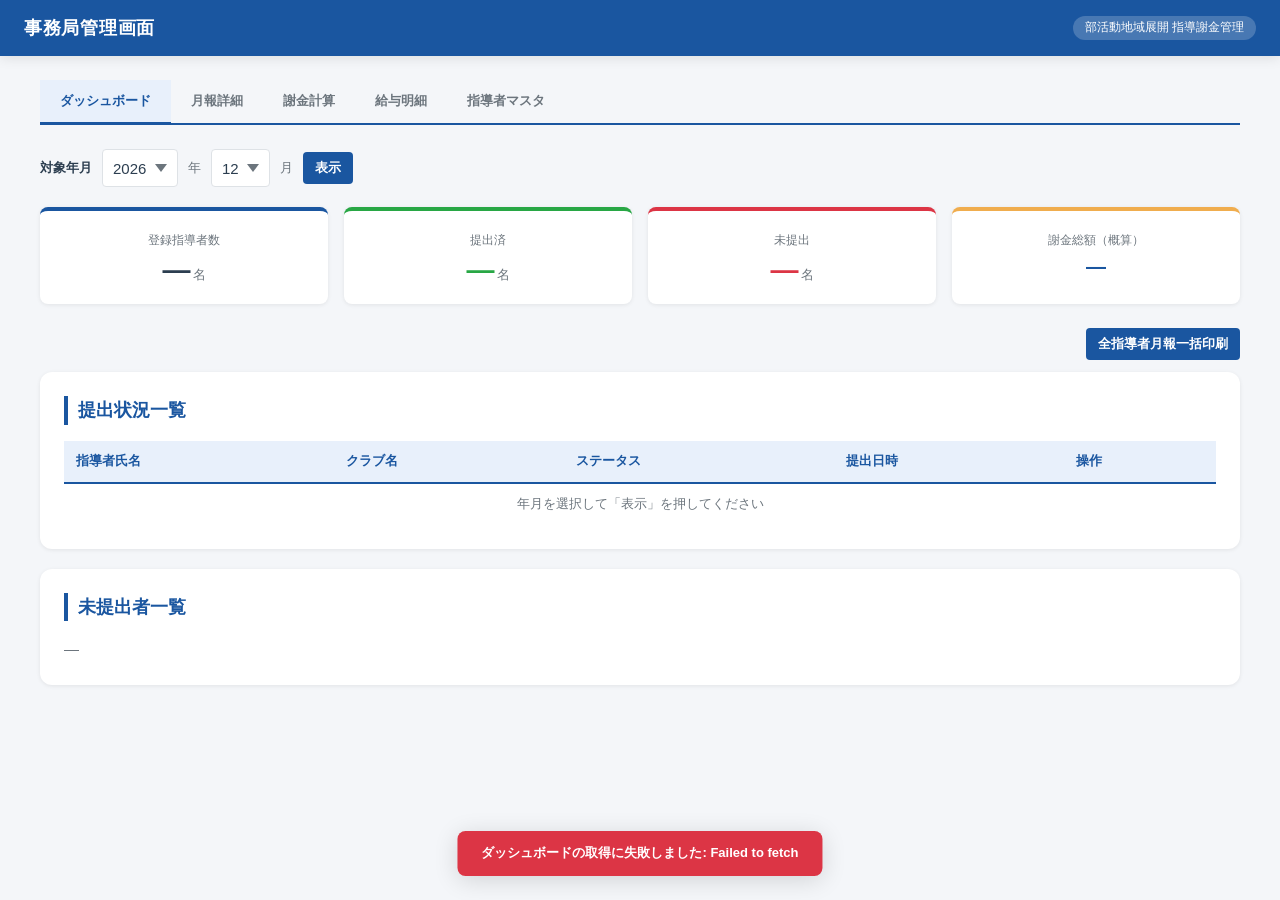
==== admin.html @ 87cbf0c6 "区分別謝金集計シート出力機能を追加 各指導者×各区分（平日/休日/長期休暇/大会引率）の謝金額・源泉徴収額・ 差引支給額を専用シートに出力。月報データから区分×時給区分で再集計し、 源泉徴収は区分ごと" ====
<!DOCTYPE html>
<html lang="ja">
<head>
  <meta charset="UTF-8">
  <meta name="viewport" content="width=device-width, initial-scale=1.0">
  <title>事務局管理画面 | 指導謝金管理システム</title>
  <link rel="manifest" href="manifest.json">
  <meta name="theme-color" content="#1F4E79">
  <meta name="apple-mobile-web-app-capable" content="yes">
  <meta name="apple-mobile-web-app-title" content="指導月報">
  <link rel="apple-touch-icon" href="icons/icon-192.svg">
  <link rel="stylesheet" href="css/common.css">
  <link rel="stylesheet" href="css/admin.css">
</head>
<body>

<header class="header">
  <div class="header-inner">
    <h1 class="header-title">事務局管理画面</h1>
    <span class="header-badge">部活動地域展開 指導謝金管理</span>
  </div>
</header>

<main class="main">
<div class="container">

  <!-- タブナビ -->
  <nav class="tab-nav" role="tablist">
    <button class="tab-btn active" role="tab" aria-selected="true"  data-tab="dashboard">ダッシュボード</button>
    <button class="tab-btn"        role="tab" aria-selected="false" data-tab="detail">月報詳細</button>
    <button class="tab-btn"        role="tab" aria-selected="false" data-tab="fee">謝金計算</button>
    <button class="tab-btn"        role="tab" aria-selected="false" data-tab="slip">給与明細</button>
    <button class="tab-btn"        role="tab" aria-selected="false" data-tab="master">指導者マスタ</button>
  </nav>

  <!-- ========== ダッシュボード ========== -->
  <div id="tab-dashboard" class="tab-panel active" role="tabpanel">
    <div class="ym-selector">
      <label>対象年月</label>
      <select id="db-year"></select><span>年</span>
      <select id="db-month"></select><span>月</span>
      <button type="button" id="db-load-btn" class="btn btn-primary btn-sm">表示</button>
    </div>

    <div class="summary-grid">
      <div class="summary-card total">
        <div class="summary-label">登録指導者数</div>
        <div class="summary-value" id="db-total">—<small>名</small></div>
      </div>
      <div class="summary-card submitted">
        <div class="summary-label">提出済</div>
        <div class="summary-value" id="db-submitted">—<small>名</small></div>
      </div>
      <div class="summary-card unsubmitted">
        <div class="summary-label">未提出</div>
        <div class="summary-value" id="db-unsubmitted">—<small>名</small></div>
      </div>
      <div class="summary-card fee-total">
        <div class="summary-label">謝金総額（概算）</div>
        <div class="summary-value" id="db-fee-total">—</div>
      </div>
    </div>

    <div class="bulk-print-bar">
      <button type="button" id="db-bulk-report-print-btn" class="btn btn-primary btn-sm">全指導者月報一括印刷</button>
    </div>

    <section class="card">
      <h2 class="section-title">提出状況一覧</h2>
      <div class="table-wrapper">
        <table class="data-table" id="db-status-table">
          <thead>
            <tr>
              <th>指導者氏名</th>
              <th>クラブ名</th>
              <th>ステータス</th>
              <th>提出日時</th>
              <th>操作</th>
            </tr>
          </thead>
          <tbody id="db-status-tbody">
            <tr><td colspan="5" class="text-center text-muted">年月を選択して「表示」を押してください</td></tr>
          </tbody>
        </table>
      </div>
    </section>

    <section class="card">
      <h2 class="section-title">未提出者一覧</h2>
      <div id="db-unsubmitted-list" class="text-muted">—</div>
    </section>
  </div>

  <!-- ========== 月報詳細 ========== -->
  <div id="tab-detail" class="tab-panel" role="tabpanel">
    <div class="detail-header">
      <div class="form-group">
        <label for="detail-instructor">指導者</label>
        <select id="detail-instructor">
          <option value="">選択してください</option>
        </select>
      </div>
      <div class="form-group">
        <label>対象年月</label>
        <div class="date-select-group">
          <select id="detail-year"></select><span>年</span>
          <select id="detail-month"></select><span>月</span>
        </div>
      </div>
      <button type="button" id="detail-load-btn" class="btn btn-primary btn-sm">表示</button>
    </div>

    <div id="detail-content" class="hidden">
      <section class="card">
        <h2 class="section-title">月報内容</h2>
        <div id="detail-meta" class="detail-meta"></div>
        <div class="table-wrapper">
          <table class="data-table" id="detail-table">
            <thead>
              <tr>
                <th>日付</th><th>内容</th><th>時給区分</th>
                <th>開始</th><th>終了</th><th>指導時間</th><th>計算時間</th>
                <th>交通手段</th><th>場所</th><th>旅費</th><th>備考</th>
              </tr>
            </thead>
            <tbody id="detail-tbody"></tbody>
          </table>
        </div>
      </section>

      <section class="card">
        <h2 class="section-title">謝金計算結果</h2>
        <div id="detail-fee-result"></div>

        <div class="fee-edit-form mt-16" id="fee-edit-area">
          <div class="form-group">
            <label>謝金総額（修正）</label>
            <input type="number" id="edit-fee" min="0" placeholder="修正値">
          </div>
          <div class="form-group">
            <label>源泉徴収額（修正）</label>
            <input type="number" id="edit-withholding" min="0" placeholder="修正値">
          </div>
          <div class="form-group">
            <label>差引支払額（自動計算）</label>
            <input type="number" id="edit-net" min="0" placeholder="自動計算" readonly>
          </div>
          <button type="button" id="save-fee-edit-btn" class="btn btn-warning btn-sm">修正を保存</button>
        </div>
      </section>

      <div class="action-buttons">
        <button type="button" id="report-edit-btn" class="btn btn-warning">月報を修正する</button>
      </div>
    </div>

    <div id="detail-empty" class="card text-center text-muted">
      指導者と年月を選択して「表示」を押してください
    </div>
  </div>

  <!-- ========== 謝金計算・支払明細 ========== -->
  <div id="tab-fee" class="tab-panel" role="tabpanel">
    <div class="ym-selector">
      <label>対象年月</label>
      <select id="fee-year"></select><span>年</span>
      <select id="fee-month"></select><span>月</span>
      <button type="button" id="fee-load-btn" class="btn btn-primary btn-sm">計算・表示</button>
      <button type="button" id="fee-force-calc-btn" class="btn btn-warning btn-sm">強制再計算</button>
      <button type="button" id="fee-export-btn" class="btn btn-secondary btn-sm">Sheetsへエクスポート</button>
      <button type="button" id="fee-transfer-btn" class="btn btn-secondary btn-sm">口座振替シート出力</button>
      <button type="button" id="fee-club-summary-btn" class="btn btn-secondary btn-sm">クラブ別集計シート出力</button>
      <button type="button" id="fee-category-summary-btn" class="btn btn-secondary btn-sm">区分別集計シート出力</button>
    </div>

    <section class="card">
      <h2 class="section-title">謝金計算結果一覧</h2>
      <div class="fee-table-wrapper">
        <table class="data-table" id="fee-table">
          <thead>
            <tr>
              <th>指導者氏名</th>
              <th>クラブ名</th>
              <th>平日(h)</th>
              <th>休日(h)</th>
              <th>長期(h)</th>
              <th>大会(h)</th>
              <th>謝金総額</th>
              <th>源泉徴収</th>
              <th>差引支払額</th>
              <th>旅費</th>
              <th>修正</th>
            </tr>
          </thead>
          <tbody id="fee-tbody">
            <tr><td colspan="11" class="text-center text-muted">年月を選択して「計算・表示」を押してください</td></tr>
          </tbody>
        </table>
      </div>

      <div class="fee-total-bar" id="fee-total-bar" style="display:none;">
        <div>
          <div class="label">差引支払額 合計</div>
          <div class="value" id="fee-total-net">¥0</div>
        </div>
        <div>
          <div class="label">謝金総額</div>
          <div class="value" id="fee-total-gross">¥0</div>
        </div>
        <div>
          <div class="label">源泉徴収額 合計</div>
          <div class="value" id="fee-total-tax">¥0</div>
        </div>
      </div>
    </section>
  </div>

  <!-- ========== 給与明細出力 ========== -->
  <div id="tab-slip" class="tab-panel" role="tabpanel">
    <div class="slip-container">
      <div class="ym-selector">
        <div class="form-group">
          <label for="slip-instructor">指導者</label>
          <select id="slip-instructor">
            <option value="">選択してください</option>
          </select>
        </div>
        <div class="form-group">
          <label>対象年月</label>
          <div class="date-select-group">
            <select id="slip-year"></select><span>年</span>
            <select id="slip-month"></select><span>月</span>
          </div>
        </div>
        <button type="button" id="slip-preview-btn" class="btn btn-primary btn-sm">プレビュー</button>
        <button type="button" id="slip-print-btn" class="btn btn-secondary btn-sm hidden">印刷・PDF</button>
        <button type="button" id="slip-bulk-print-btn" class="btn btn-primary btn-sm">全指導者一括印刷</button>
        <button type="button" id="slip-email-btn" class="btn btn-success btn-sm">給与明細を一括メール送信</button>
      </div>

      <div id="slip-preview" class="hidden">
        <div class="slip-preview" id="slip-content">
          <!-- JS で生成 -->
        </div>
      </div>
    </div>
  </div>

  <!-- ========== 指導者マスタ管理 ========== -->
  <div id="tab-master" class="tab-panel" role="tabpanel">
    <div class="master-toolbar">
      <div class="master-search">
        <input type="text" id="master-search" placeholder="氏名・クラブで検索">
        <button type="button" id="master-search-btn" class="btn btn-secondary btn-sm">検索</button>
      </div>
      <button type="button" id="master-add-btn" class="btn btn-primary btn-sm">＋ 指導者追加</button>
    </div>

    <section class="card">
      <div class="table-wrapper">
        <table class="data-table master-table" id="master-table">
          <thead>
            <tr>
              <th>No</th>
              <th>氏名</th>
              <th>クラブ名</th>
              <th>区分</th>
              <th>種別</th>
              <th>時給</th>
              <th>メール</th>
              <th class="col-actions">操作</th>
            </tr>
          </thead>
          <tbody id="master-tbody">
            <tr><td colspan="8" class="text-center text-muted">読み込み中...</td></tr>
          </tbody>
        </table>
      </div>
    </section>
  </div>

</div><!-- /container -->
</main>

<!-- ========== 指導者マスタ モーダル ========== -->
<div id="master-modal" class="modal-overlay hidden" role="dialog" aria-modal="true" aria-labelledby="master-modal-title">
  <div class="modal">
    <div class="modal-header">
      <h2 class="modal-title" id="master-modal-title">指導者追加</h2>
      <button type="button" class="btn-icon" id="master-modal-close" aria-label="閉じる">✕</button>
    </div>
    <div class="modal-body">
      <div class="form-grid">
        <div class="form-group">
          <label for="m-name">氏名 <span class="required">*</span></label>
          <input type="text" id="m-name" maxlength="50">
        </div>
        <div class="form-group">
          <label for="m-club">クラブ名 <span class="required">*</span></label>
          <input type="text" id="m-club" maxlength="50">
        </div>
        <div class="form-group">
          <label for="m-rate-type">区分 <span class="required">*</span></label>
          <select id="m-rate-type">
            <option value="メイン">メイン</option>
            <option value="サブ">サブ</option>
          </select>
        </div>
        <div class="form-group">
          <label for="m-type">指導者種別 <span class="required">*</span></label>
          <select id="m-type">
            <option value="一般">一般</option>
            <option value="教員">教員</option>
          </select>
        </div>
        <div class="form-group">
          <label for="m-hourly">時給（円） <span class="required">*</span></label>
          <input type="number" id="m-hourly" min="0" step="1" value="1600">
        </div>
        <div class="form-group">
          <label for="m-email">メールアドレス</label>
          <input type="email" id="m-email" maxlength="100">
        </div>
        <div class="form-group">
          <label for="m-bank">金融機関</label>
          <input type="text" id="m-bank" maxlength="30">
        </div>
        <div class="form-group">
          <label for="m-branch">支店名</label>
          <input type="text" id="m-branch" maxlength="30">
        </div>
        <div class="form-group">
          <label for="m-account-type">口座種別</label>
          <select id="m-account-type">
            <option value="普通">普通</option>
            <option value="当座">当座</option>
          </select>
        </div>
        <div class="form-group">
          <label for="m-account-number">口座番号</label>
          <input type="text" id="m-account-number" maxlength="20" inputmode="numeric">
        </div>
        <div class="form-group form-group-full">
          <label for="m-pin">PIN（4桁数字）</label>
          <div class="pin-input-wrapper">
            <input type="text" id="m-pin" maxlength="4" inputmode="numeric" pattern="[0-9]{4}" placeholder="例: 0123" autocomplete="off">
            <button type="button" class="btn-icon pin-toggle" data-target="m-pin" title="PIN表示切替" aria-label="PIN表示切替">👁</button>
          </div>
          <span class="form-hint">編集時に空白のままにすると変更しません。指導者に通知してください。</span>
        </div>
      </div>
    </div>
    <div class="modal-footer">
      <button type="button" id="master-modal-cancel" class="btn btn-secondary">キャンセル</button>
      <button type="button" id="master-modal-save"   class="btn btn-primary">保存</button>
    </div>
  </div>
</div>

<!-- 削除確認モーダル -->
<div id="confirm-delete-modal" class="modal-overlay hidden" role="dialog" aria-modal="true">
  <div class="modal">
    <div class="modal-header">
      <h2 class="modal-title">削除確認</h2>
    </div>
    <div class="modal-body">
      <p id="confirm-delete-msg"></p>
    </div>
    <div class="modal-footer">
      <button type="button" id="confirm-delete-cancel" class="btn btn-secondary">キャンセル</button>
      <button type="button" id="confirm-delete-ok"     class="btn btn-danger">削除する</button>
    </div>
  </div>
</div>

<!-- 月報修正モーダル -->
<div id="report-edit-modal" class="modal-overlay hidden" role="dialog" aria-modal="true" aria-labelledby="report-edit-modal-title">
  <div class="modal modal-wide">
    <div class="modal-header">
      <h2 class="modal-title" id="report-edit-modal-title">月報修正</h2>
      <button type="button" class="btn-icon" id="report-edit-modal-close" aria-label="閉じる">✕</button>
    </div>
    <div class="modal-body">
      <div id="report-edit-meta" class="detail-meta mb-16"></div>
      <div class="table-wrapper">
        <table class="data-table report-edit-table" id="report-edit-table">
          <thead>
            <tr>
              <th>日付</th><th>内容</th><th>時給区分</th>
              <th>開始</th><th>終了</th><th>指導時間</th>
              <th>交通手段</th><th>場所</th><th>旅費(円)</th><th>備考</th><th></th>
            </tr>
          </thead>
          <tbody id="report-edit-tbody"></tbody>
        </table>
      </div>
      <button type="button" id="report-edit-add-row-btn" class="btn btn-secondary btn-sm mt-8">＋ 行を追加</button>
    </div>
    <div class="modal-footer">
      <button type="button" id="report-edit-cancel-btn" class="btn btn-secondary">キャンセル</button>
      <button type="button" id="report-edit-save-btn" class="btn btn-warning">修正を保存する</button>
    </div>
  </div>
</div>

<div id="loading" class="loading hidden">
  <div class="loading-spinner"></div>
  <p>処理中...</p>
</div>
<div id="toast" class="toast" role="alert" aria-live="polite"></div>

<script src="js/config.js?v=5"></script>
<script src="js/admin.js?v=5"></script>
<script>
  if ('serviceWorker' in navigator) {
    navigator.serviceWorker.register('./service-worker.js')
      .catch(err => console.warn('SW登録エラー:', err));
  }
</script>
</body>
</html>
---- css/common.css ----
/* ===========================
   CSS変数・リセット
   =========================== */
:root {
  --color-primary:       #1a56a0;
  --color-primary-dark:  #144080;
  --color-primary-light: #e8f0fb;
  --color-secondary:     #6c757d;
  --color-success:       #28a745;
  --color-danger:        #dc3545;
  --color-warning:       #f0ad4e;
  --color-bg:            #f4f6f9;
  --color-card:          #ffffff;
  --color-text:          #2c3e50;
  --color-text-sub:      #6c757d;
  --color-border:        #dee2e6;
  --color-border-light:  #f0f0f0;
  --radius-sm:           4px;
  --radius:              8px;
  --radius-lg:           12px;
  --shadow-sm:           0 1px 4px rgba(0,0,0,0.08);
  --shadow:              0 2px 12px rgba(0,0,0,0.1);
  --shadow-lg:           0 4px 24px rgba(0,0,0,0.14);
  --transition:          0.18s ease;
  --font-size-xs:        12px;
  --font-size-sm:        13px;
  --font-size-base:      15px;
  --font-size-lg:        18px;
  --font-size-xl:        22px;
}

*, *::before, *::after { box-sizing: border-box; margin: 0; padding: 0; }

html { font-size: var(--font-size-base); }

body {
  font-family: 'Hiragino Kaku Gothic ProN', 'Hiragino Sans', Meiryo, sans-serif;
  background: var(--color-bg);
  color: var(--color-text);
  line-height: 1.6;
  min-height: 100vh;
}

/* ===========================
   ヘッダー
   =========================== */
.header {
  background: var(--color-primary);
  color: #fff;
  padding: 0 24px;
  height: 56px;
  display: flex;
  align-items: center;
  box-shadow: var(--shadow);
  position: sticky;
  top: 0;
  z-index: 100;
}
.header-inner {
  display: flex;
  align-items: center;
  justify-content: space-between;
  width: 100%;
  max-width: 1280px;
  margin: 0 auto;
}
.header-title {
  font-size: var(--font-size-lg);
  font-weight: 700;
  letter-spacing: 0.04em;
}
.header-badge {
  background: rgba(255,255,255,0.2);
  border-radius: 20px;
  padding: 2px 12px;
  font-size: var(--font-size-xs);
}
.header-right {
  display: flex;
  align-items: center;
  gap: 12px;
}
.btn-outline-white {
  background: transparent;
  border: 1.5px solid rgba(255,255,255,0.7);
  color: #fff;
  padding: 4px 14px;
  border-radius: var(--radius-sm);
  font-size: var(--font-size-sm);
  cursor: pointer;
  transition: background var(--transition);
}
.btn-outline-white:hover { background: rgba(255,255,255,0.15); }

/* ===========================
   PINウィジェット共通
   =========================== */
.pin-input-wrapper {
  display: flex;
  align-items: center;
  gap: 8px;
}
.pin-input-wrapper input {
  flex: 1;
}
.form-hint {
  display: block;
  font-size: var(--font-size-xs);
  color: var(--color-text-sub);
  margin-top: 4px;
}

/* ===========================
   レイアウト
   =========================== */
.main { padding: 24px 16px 48px; }

.container {
  max-width: 1200px;
  margin: 0 auto;
}

.page-title {
  font-size: var(--font-size-xl);
  font-weight: 700;
  margin-bottom: 24px;
  color: var(--color-text);
}

/* ===========================
   カード
   =========================== */
.card {
  background: var(--color-card);
  border-radius: var(--radius-lg);
  box-shadow: var(--shadow-sm);
  padding: 24px;
  margin-bottom: 20px;
}
.card-inner {
  background: var(--color-bg);
  border-radius: var(--radius);
  padding: 16px;
  margin-top: 12px;
}

.section-header {
  display: flex;
  align-items: center;
  justify-content: space-between;
  margin-bottom: 16px;
}
.section-title {
  font-size: var(--font-size-lg);
  font-weight: 700;
  color: var(--color-primary);
  border-left: 4px solid var(--color-primary);
  padding-left: 10px;
  margin-bottom: 16px;
}
.section-header .section-title { margin-bottom: 0; }

/* ===========================
   フォーム要素
   =========================== */
.form-grid {
  display: grid;
  grid-template-columns: repeat(auto-fit, minmax(220px, 1fr));
  gap: 16px;
}

.form-group {
  display: flex;
  flex-direction: column;
  gap: 6px;
}
.form-group label {
  font-size: var(--font-size-sm);
  font-weight: 600;
  color: var(--color-text);
}
.required {
  color: var(--color-danger);
  margin-left: 2px;
}

input[type="text"],
input[type="number"],
input[type="date"],
input[type="time"],
input[type="email"],
select,
textarea {
  width: 100%;
  height: 40px;
  padding: 0 10px;
  border: 1px solid var(--color-border);
  border-radius: var(--radius-sm);
  font-size: var(--font-size-base);
  font-family: inherit;
  color: var(--color-text);
  background: #fff;
  transition: border-color var(--transition), box-shadow var(--transition);
  appearance: none;
  -webkit-appearance: none;
}
input:focus, select:focus, textarea:focus {
  outline: none;
  border-color: var(--color-primary);
  box-shadow: 0 0 0 3px rgba(26,86,160,0.15);
}
input[readonly], input:disabled, select:disabled {
  background: #f8f8f8;
  color: var(--color-text-sub);
  cursor: not-allowed;
}
textarea { height: auto; padding: 8px 10px; resize: vertical; }

select {
  background-image: url("data:image/svg+xml,%3Csvg xmlns='http://www.w3.org/2000/svg' width='12' height='8' viewBox='0 0 12 8'%3E%3Cpath fill='%236c757d' d='M6 8L0 0h12z'/%3E%3C/svg%3E");
  background-repeat: no-repeat;
  background-position: right 10px center;
  padding-right: 30px;
}

.date-select-group {
  display: flex;
  align-items: center;
  gap: 6px;
}
.date-select-group select { width: auto; }
.date-select-group span { font-size: var(--font-size-sm); color: var(--color-text-sub); white-space: nowrap; }

/* ===========================
   ボタン
   =========================== */
.btn {
  display: inline-flex;
  align-items: center;
  justify-content: center;
  gap: 6px;
  min-height: 44px;
  padding: 0 20px;
  border: none;
  border-radius: var(--radius);
  font-size: var(--font-size-base);
  font-family: inherit;
  font-weight: 600;
  cursor: pointer;
  transition: background var(--transition), transform var(--transition), box-shadow var(--transition);
  white-space: nowrap;
  text-decoration: none;
}
.btn:active { transform: scale(0.98); }

.btn-primary {
  background: var(--color-primary);
  color: #fff;
}
.btn-primary:hover { background: var(--color-primary-dark); box-shadow: var(--shadow-sm); }

.btn-secondary {
  background: #fff;
  color: var(--color-primary);
  border: 1.5px solid var(--color-primary);
}
.btn-secondary:hover { background: var(--color-primary-light); }

.btn-danger {
  background: #fff;
  color: var(--color-danger);
  border: 1.5px solid var(--color-danger);
}
.btn-danger:hover { background: #fff5f5; }

.btn-success {
  background: var(--color-success);
  color: #fff;
}
.btn-success:hover { background: #218838; }

.btn-warning {
  background: var(--color-warning);
  color: #fff;
}
.btn-warning:hover { background: #e09800; }

.btn-sm {
  min-height: 32px;
  height: 32px;
  padding: 0 12px;
  font-size: var(--font-size-sm);
  border-radius: var(--radius-sm);
}

.btn-icon {
  min-height: 36px;
  min-width: 36px;
  padding: 0 8px;
  background: none;
  border: none;
  color: var(--color-text-sub);
  cursor: pointer;
  border-radius: var(--radius-sm);
  font-size: 16px;
  display: inline-flex;
  align-items: center;
  justify-content: center;
  transition: color var(--transition), background var(--transition);
}
.btn-icon:hover { color: var(--color-danger); background: #fff0f0; }

/* ===========================
   アクションボタンエリア
   =========================== */
.action-buttons {
  display: flex;
  gap: 12px;
  justify-content: flex-end;
  margin-top: 8px;
  flex-wrap: wrap;
}

/* ===========================
   バッジ・ステータス
   =========================== */
.badge {
  display: inline-flex;
  align-items: center;
  padding: 2px 10px;
  border-radius: 20px;
  font-size: var(--font-size-xs);
  font-weight: 600;
  white-space: nowrap;
}
.badge-success  { background: #d4edda; color: #155724; }
.badge-danger   { background: #f8d7da; color: #721c24; }
.badge-warning  { background: #fff3cd; color: #856404; }
.badge-secondary{ background: #e2e3e5; color: #383d41; }
.badge-primary  { background: var(--color-primary-light); color: var(--color-primary); }

/* ===========================
   テーブル（共通）
   =========================== */
.table-wrapper { overflow-x: auto; -webkit-overflow-scrolling: touch; }

.data-table {
  width: 100%;
  border-collapse: collapse;
  font-size: var(--font-size-sm);
}
.data-table th {
  background: var(--color-primary-light);
  color: var(--color-primary);
  font-weight: 700;
  padding: 10px 12px;
  text-align: left;
  white-space: nowrap;
  border-bottom: 2px solid var(--color-primary);
}
.data-table td {
  padding: 10px 12px;
  border-bottom: 1px solid var(--color-border-light);
  vertical-align: middle;
}
.data-table tr:hover td { background: #fafcff; }
.data-table tr:last-child td { border-bottom: none; }

/* ===========================
   ローディング
   =========================== */
.loading {
  position: fixed;
  inset: 0;
  background: rgba(0,0,0,0.4);
  z-index: 9000;
  display: flex;
  flex-direction: column;
  align-items: center;
  justify-content: center;
  gap: 12px;
  color: #fff;
  font-weight: 600;
}
.loading-spinner {
  width: 44px;
  height: 44px;
  border: 4px solid rgba(255,255,255,0.3);
  border-top-color: #fff;
  border-radius: 50%;
  animation: spin 0.8s linear infinite;
}
@keyframes spin { to { transform: rotate(360deg); } }

/* ===========================
   トースト通知
   =========================== */
.toast {
  position: fixed;
  bottom: 24px;
  left: 50%;
  transform: translateX(-50%) translateY(80px);
  background: #2c3e50;
  color: #fff;
  padding: 12px 24px;
  border-radius: var(--radius);
  box-shadow: var(--shadow-lg);
  font-size: var(--font-size-sm);
  font-weight: 600;
  z-index: 9100;
  transition: transform 0.3s ease, opacity 0.3s ease;
  opacity: 0;
  max-width: 90vw;
  text-align: center;
}
.toast.show {
  transform: translateX(-50%) translateY(0);
  opacity: 1;
}
.toast.toast-success { background: var(--color-success); }
.toast.toast-error   { background: var(--color-danger); }
.toast.toast-warning { background: var(--color-warning); color: #333; }

/* ===========================
   モーダル
   =========================== */
.modal-overlay {
  position: fixed;
  inset: 0;
  background: rgba(0,0,0,0.5);
  z-index: 8000;
  display: flex;
  align-items: center;
  justify-content: center;
  padding: 16px;
}
.modal {
  background: #fff;
  border-radius: var(--radius-lg);
  box-shadow: var(--shadow-lg);
  width: 100%;
  max-width: 560px;
  max-height: 90vh;
  overflow-y: auto;
}
.modal-header {
  padding: 20px 24px 16px;
  border-bottom: 1px solid var(--color-border);
  display: flex;
  align-items: center;
  justify-content: space-between;
}
.modal-title { font-size: var(--font-size-lg); font-weight: 700; }
.modal-body  { padding: 20px 24px; }
.modal-footer {
  padding: 16px 24px;
  border-top: 1px solid var(--color-border);
  display: flex;
  gap: 10px;
  justify-content: flex-end;
}

/* ===========================
   ユーティリティ
   =========================== */
.hidden    { display: none !important; }
.text-center { text-align: center; }
.text-right  { text-align: right; }
.text-muted  { color: var(--color-text-sub); }
.text-danger { color: var(--color-danger); }
.text-success{ color: var(--color-success); }
.fw-bold  { font-weight: 700; }
.mt-8  { margin-top: 8px; }
.mt-16 { margin-top: 16px; }
.mb-8  { margin-bottom: 8px; }
.mb-16 { margin-bottom: 16px; }

/* ===========================
   レスポンシブ
   =========================== */
@media (max-width: 768px) {
  .header { padding: 0 16px; height: 48px; }
  .header-title { font-size: var(--font-size-base); }
  .main { padding: 16px 12px 64px; }
  .card { padding: 16px; }
  .form-grid { grid-template-columns: 1fr; }
  .action-buttons { flex-direction: column; }
  .action-buttons .btn { width: 100%; }
  .modal { max-width: 100%; }
}
---- css/admin.css ----
/* ===========================
   事務局管理画面 スタイル
   =========================== */

/* 一括印刷ボタンバー */
.bulk-print-bar {
  display: flex;
  justify-content: flex-end;
  margin-bottom: 12px;
}

/* ===========================
   指導者マスタ モーダル - PIN欄
   =========================== */
.form-group-full {
  grid-column: 1 / -1;
}

/* ===========================
   タブナビゲーション
   =========================== */
.tab-nav {
  display: flex;
  gap: 0;
  border-bottom: 2px solid var(--color-primary);
  margin-bottom: 24px;
  overflow-x: auto;
  -webkit-overflow-scrolling: touch;
  scrollbar-width: none;
}
.tab-nav::-webkit-scrollbar { display: none; }

.tab-btn {
  flex-shrink: 0;
  padding: 12px 20px;
  border: none;
  background: none;
  font-size: var(--font-size-sm);
  font-family: inherit;
  font-weight: 600;
  color: var(--color-text-sub);
  cursor: pointer;
  border-bottom: 3px solid transparent;
  margin-bottom: -2px;
  transition: color var(--transition), border-color var(--transition), background var(--transition);
  white-space: nowrap;
  min-height: 44px;
}
.tab-btn:hover { color: var(--color-primary); background: var(--color-primary-light); }
.tab-btn.active {
  color: var(--color-primary);
  border-bottom-color: var(--color-primary);
  background: var(--color-primary-light);
}

.tab-panel { display: none; }
.tab-panel.active { display: block; }

/* ===========================
   年月セレクター
   =========================== */
.ym-selector {
  display: flex;
  align-items: center;
  gap: 10px;
  flex-wrap: wrap;
  margin-bottom: 20px;
}
.ym-selector label { font-size: var(--font-size-sm); font-weight: 600; }
.ym-selector select { width: auto; height: 38px; }
.ym-selector span { font-size: var(--font-size-sm); color: var(--color-text-sub); }

/* ===========================
   ダッシュボード サマリーカード
   =========================== */
.summary-grid {
  display: grid;
  grid-template-columns: repeat(auto-fit, minmax(160px, 1fr));
  gap: 16px;
  margin-bottom: 24px;
}
.summary-card {
  background: #fff;
  border-radius: var(--radius);
  padding: 20px 16px;
  box-shadow: var(--shadow-sm);
  text-align: center;
  border-top: 4px solid var(--color-border);
}
.summary-card.submitted  { border-top-color: var(--color-success); }
.summary-card.unsubmitted{ border-top-color: var(--color-danger); }
.summary-card.total      { border-top-color: var(--color-primary); }
.summary-card.fee-total  { border-top-color: var(--color-warning); }

.summary-label {
  font-size: var(--font-size-xs);
  color: var(--color-text-sub);
  margin-bottom: 6px;
}
.summary-value {
  font-size: 28px;
  font-weight: 800;
  color: var(--color-text);
  line-height: 1;
}
.summary-value small {
  font-size: var(--font-size-sm);
  font-weight: 400;
  color: var(--color-text-sub);
  margin-left: 2px;
}
.summary-card.submitted  .summary-value { color: var(--color-success); }
.summary-card.unsubmitted .summary-value { color: var(--color-danger); }
.summary-card.fee-total  .summary-value { color: var(--color-primary); font-size: 20px; }

/* ===========================
   提出状況テーブル
   =========================== */
.status-row-submitted td:first-child { border-left: 3px solid var(--color-success); }
.status-row-unsubmitted td:first-child { border-left: 3px solid var(--color-danger); }

.clickable-row { cursor: pointer; }
.clickable-row:hover td { background: #f0f6ff !important; }

/* ===========================
   月報詳細
   =========================== */
.detail-header {
  display: flex;
  gap: 12px;
  align-items: flex-end;
  flex-wrap: wrap;
  margin-bottom: 20px;
}
.detail-header .form-group { min-width: 140px; }

.detail-meta {
  display: grid;
  grid-template-columns: repeat(auto-fit, minmax(140px, 1fr));
  gap: 12px;
  margin-bottom: 16px;
  background: var(--color-bg);
  border-radius: var(--radius);
  padding: 12px 16px;
}
.detail-meta-item { display: flex; flex-direction: column; gap: 2px; }
.detail-meta-label { font-size: var(--font-size-xs); color: var(--color-text-sub); }
.detail-meta-value { font-weight: 600; font-size: var(--font-size-sm); }

/* ===========================
   謝金計算結果
   =========================== */
.fee-table-wrapper { overflow-x: auto; margin-bottom: 20px; }

.fee-summary-row {
  background: var(--color-primary-light);
  font-weight: 700;
}
.fee-summary-row td { color: var(--color-primary); }

.fee-total-bar {
  background: var(--color-primary);
  color: #fff;
  border-radius: var(--radius);
  padding: 16px 24px;
  display: flex;
  justify-content: space-between;
  align-items: center;
  margin-top: 12px;
  flex-wrap: wrap;
  gap: 12px;
}
.fee-total-bar .label { font-size: var(--font-size-sm); opacity: 0.85; }
.fee-total-bar .value { font-size: 24px; font-weight: 800; }

/* 謝金計算結果（detail-fee-result 内） */
.fee-row {
  display: flex;
  justify-content: space-between;
  padding: 6px 0;
  border-bottom: 1px solid var(--color-border-light);
  font-size: var(--font-size-sm);
}
.fee-row:last-child { border-bottom: none; }
.fee-row.deduction { color: var(--color-danger); }
.fee-row.net {
  font-size: var(--font-size-lg);
  font-weight: 700;
  color: var(--color-danger);
  border-top: 2px solid var(--color-border);
  margin-top: 4px;
  padding-top: 8px;
}

/* 謝金更新時のハイライトアニメーション */
@keyframes fee-updated {
  0%   { background: #e8f5e9; }
  100% { background: transparent; }
}
.fee-result-updated {
  animation: fee-updated 1.2s ease-out forwards;
  border-radius: var(--radius);
  padding: 4px 8px;
}

/* 修正フォーム */
.fee-edit-form {
  display: flex;
  gap: 12px;
  align-items: flex-end;
  flex-wrap: wrap;
  background: #fff8e1;
  border-radius: var(--radius);
  padding: 16px;
  margin-top: 12px;
  border: 1px solid var(--color-warning);
}
.fee-edit-form .form-group { min-width: 140px; }

/* ===========================
   給与明細プレビュー
   =========================== */
.slip-container {
  max-width: 720px;
  margin: 0 auto;
}

.slip-preview {
  background: #fff;
  border: 1px solid var(--color-border);
  border-radius: var(--radius);
  padding: 32px;
  font-size: 13px;
  line-height: 1.7;
}
.slip-org-name {
  text-align: center;
  font-size: 14px;
  font-weight: 600;
  margin-bottom: 6px;
  color: var(--color-text-sub);
}
.slip-preview h2 {
  font-size: 20px;
  font-weight: 700;
  text-align: center;
  margin-bottom: 24px;
  padding-bottom: 8px;
  border-bottom: 2px solid var(--color-text);
}
.slip-meta {
  display: grid;
  grid-template-columns: 1fr 1fr;
  gap: 4px 24px;
  margin-bottom: 20px;
  font-size: 13px;
}
.slip-meta dt { color: var(--color-text-sub); }
.slip-meta dd { font-weight: 600; }

.slip-detail-table {
  width: 100%;
  border-collapse: collapse;
  margin-bottom: 20px;
  font-size: 12px;
}
.slip-detail-table th {
  background: #f0f0f0;
  border: 1px solid #ccc;
  padding: 6px 10px;
  text-align: center;
}
.slip-detail-table td {
  border: 1px solid #ccc;
  padding: 6px 10px;
  text-align: right;
}
.slip-detail-table td:first-child { text-align: left; }

.slip-amount-box {
  border: 2px solid var(--color-danger);
  border-radius: var(--radius-sm);
  padding: 16px;
  margin-bottom: 20px;
}
.slip-amount-row {
  display: flex;
  justify-content: space-between;
  padding: 4px 0;
  font-size: 13px;
}
.slip-amount-row.net {
  font-size: 18px;
  font-weight: 800;
  color: var(--color-danger);
  border-top: 2px solid var(--color-danger);
  margin-top: 8px;
  padding-top: 8px;
}
.slip-amount-row.travel-section {
  margin-top: 12px;
  border-top: 1px solid var(--color-border);
  padding-top: 8px;
}

.slip-sign {
  display: grid;
  grid-template-columns: 1fr 1fr;
  gap: 24px;
  margin-top: 24px;
}
.slip-sign-box {
  border: 1px solid var(--color-border);
  border-radius: var(--radius-sm);
  padding: 12px;
  min-height: 60px;
}
.slip-sign-label { font-size: 11px; color: var(--color-text-sub); margin-bottom: 4px; }

/* ===========================
   指導者マスタ管理
   =========================== */
.master-toolbar {
  display: flex;
  justify-content: space-between;
  align-items: center;
  margin-bottom: 16px;
  flex-wrap: wrap;
  gap: 10px;
}
.master-search {
  display: flex;
  gap: 8px;
  align-items: center;
  flex-wrap: wrap;
}
.master-search input { width: 200px; height: 38px; }

.master-table .col-actions { width: 110px; text-align: center; }

/* ===========================
   月報修正モーダル
   =========================== */
.modal-wide {
  max-width: 960px;
}

.report-edit-table input,
.report-edit-table select {
  height: 34px;
  padding: 0 6px;
  font-size: var(--font-size-xs);
  min-width: 60px;
}
.report-edit-table input[type="date"]   { min-width: 118px; }
.report-edit-table input[type="time"]   { min-width: 82px; }
.report-edit-table input[type="number"] { min-width: 64px; }
.report-edit-table .edit-inp-dest       { min-width: 80px; }
.report-edit-table .edit-inp-note       { min-width: 80px; }
.report-edit-table .edit-inp-hours      { min-width: 80px; }

.detail-actions {
  display: flex;
  justify-content: flex-end;
  margin-top: 4px;
  margin-bottom: 8px;
}

/* ===========================
   印刷スタイル
   =========================== */
@media print {
  .header, .tab-nav, .action-buttons,
  .ym-selector, .btn, .modal-overlay { display: none !important; }
  .main { padding: 0; }
  .card { box-shadow: none; border: 1px solid #ccc; }
  .slip-preview { border: none; padding: 0; }
  body { background: #fff; }
}

/* ===========================
   レスポンシブ
   =========================== */
@media (max-width: 768px) {
  .tab-btn { padding: 10px 14px; font-size: var(--font-size-xs); }
  .summary-grid { grid-template-columns: repeat(2, 1fr); }
  .summary-value { font-size: 22px; }
  .fee-total-bar .value { font-size: 18px; }
  .slip-meta { grid-template-columns: 1fr; }
  .slip-sign  { grid-template-columns: 1fr; }
  .slip-preview { padding: 16px; }
  .master-search input { width: 100%; }
}
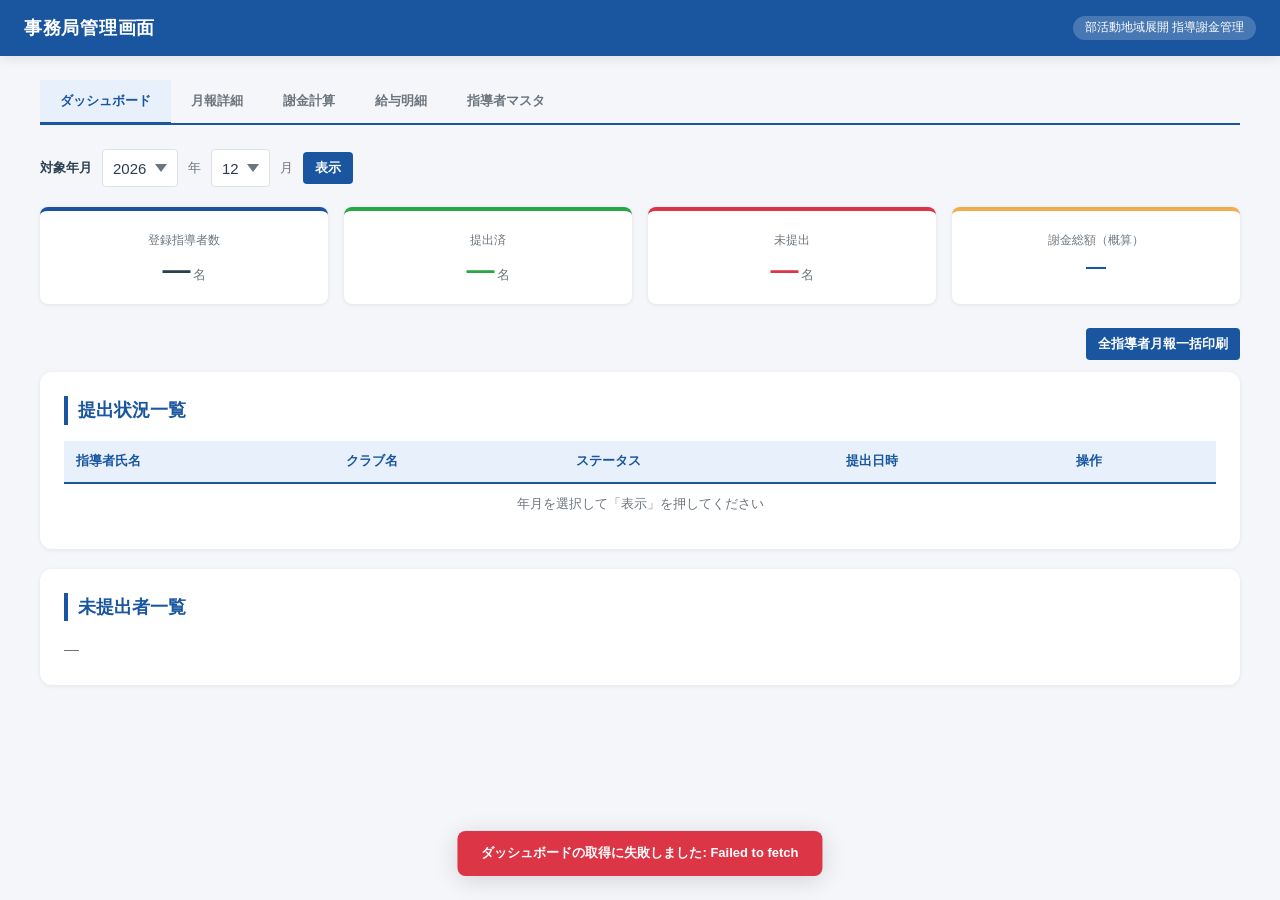
==== commit bd1c3d20: "監査指摘への対応: 口座情報の露出・教員ルール・再計算・送信失敗検知 事務局の判断に基づき A〜G のうち A/B/C/D/F を実装。E（旅費）は別経路で 支払っているため対応不要、G（同姓同名）は" ====
--- a/admin.html
+++ b/admin.html
@@ -409,8 +409,8 @@
 </div>
 <div id="toast" class="toast" role="alert" aria-live="polite"></div>
 
-<script src="js/config.js?v=5"></script>
-<script src="js/admin.js?v=5"></script>
+<script src="js/config.js?v=9"></script>
+<script src="js/admin.js?v=9"></script>
 <script>
   if ('serviceWorker' in navigator) {
     navigator.serviceWorker.register('./service-worker.js')
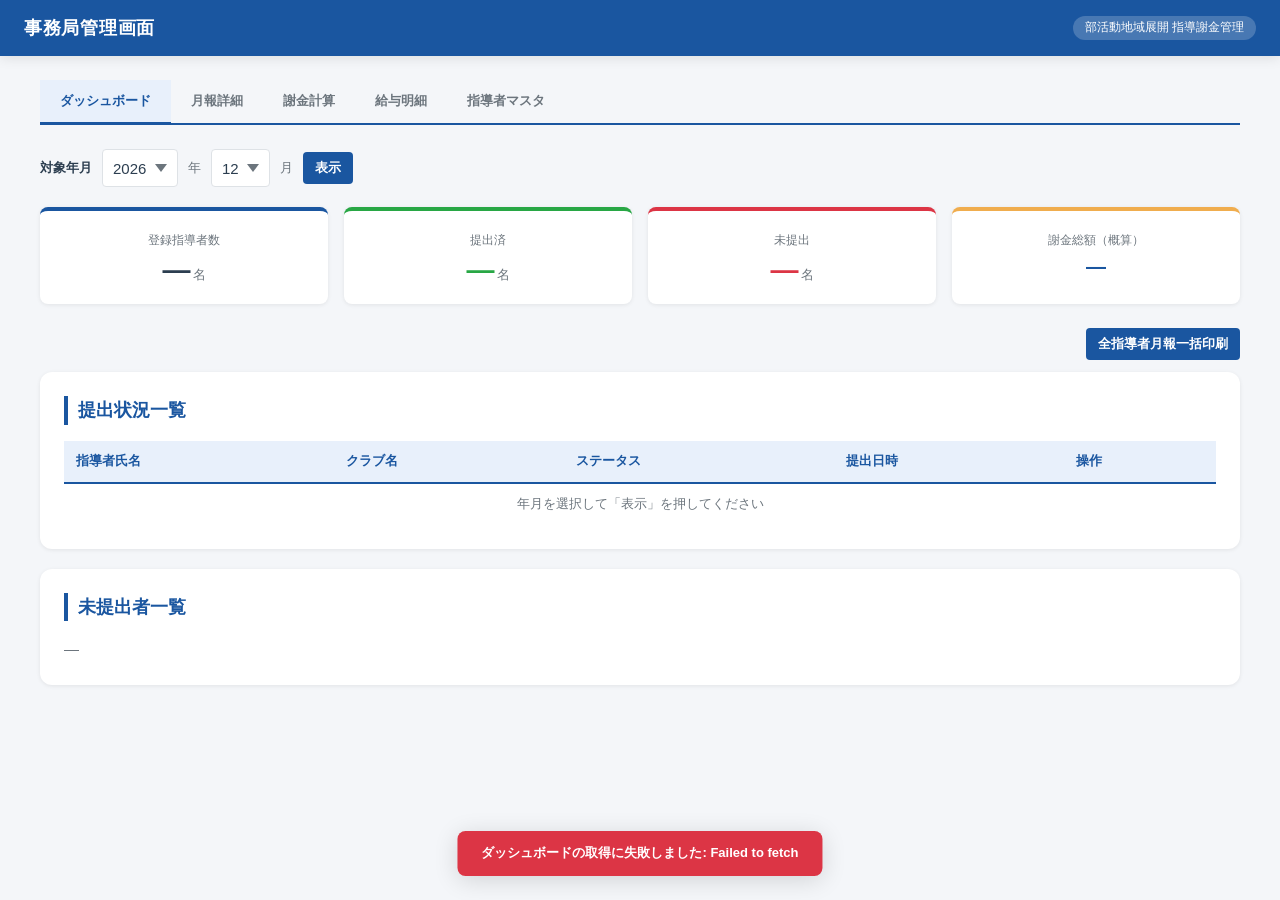
==== commit e6ee3325: "長期休暇中の祝日も土日と同じ扱いにし、祝日リストの期限切れを解消 #Cの追加指示（祝日も土日と同じ扱い）に対応。  - isTeacherCutTarget / isTeacherCutTargetR" ====
--- a/admin.html
+++ b/admin.html
@@ -409,8 +409,8 @@
 </div>
 <div id="toast" class="toast" role="alert" aria-live="polite"></div>
 
-<script src="js/config.js?v=9"></script>
-<script src="js/admin.js?v=9"></script>
+<script src="js/config.js?v=10"></script>
+<script src="js/admin.js?v=10"></script>
 <script>
   if ('serviceWorker' in navigator) {
     navigator.serviceWorker.register('./service-worker.js')
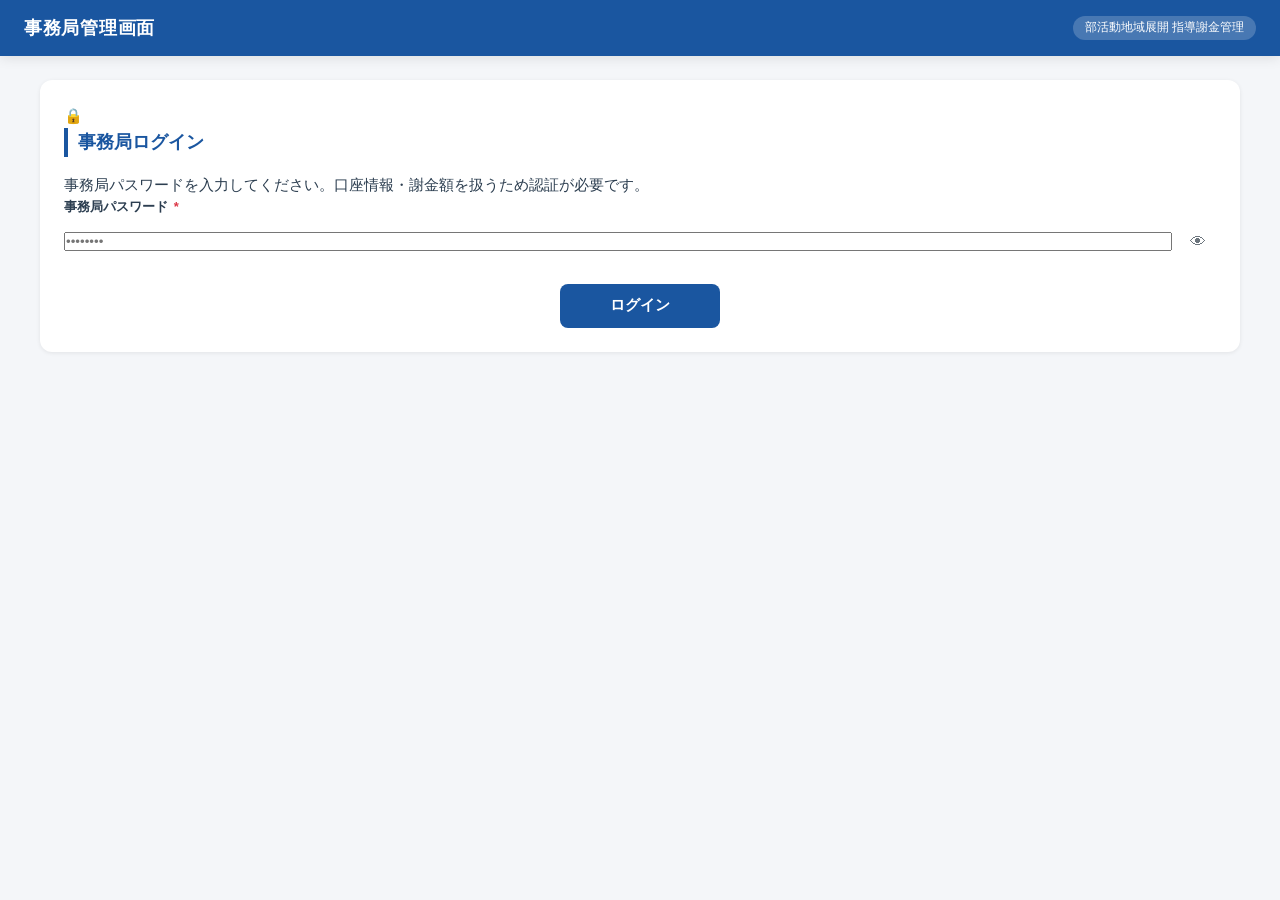
==== commit 2410752f: "対応案B: トークン認証を導入し、無認証のエンドポイントを塞いだ #Aは指導者画面への口座情報の流出を止めるものだったが、エンドポイント 自体は無認証のままで、URLを知れば誰でも口座情報・金額を取得" ====
--- a/admin.html
+++ b/admin.html
@@ -17,12 +17,38 @@
 <header class="header">
   <div class="header-inner">
     <h1 class="header-title">事務局管理画面</h1>
-    <span class="header-badge">部活動地域展開 指導謝金管理</span>
+    <div class="header-right">
+      <span class="header-badge">部活動地域展開 指導謝金管理</span>
+      <button type="button" id="admin-logout-btn" class="btn btn-outline-white btn-sm hidden">ログアウト</button>
+    </div>
   </div>
 </header>
 
 <main class="main">
-<div class="container">
+
+  <!-- ========== 事務局ログイン ========== -->
+  <div id="admin-login-section" class="container">
+    <section class="card login-card">
+      <div class="login-icon">🔒</div>
+      <h2 class="section-title">事務局ログイン</h2>
+      <p class="login-desc">事務局パスワードを入力してください。口座情報・謝金額を扱うため認証が必要です。</p>
+      <div class="login-form">
+        <div class="form-group">
+          <label for="admin-password">事務局パスワード <span class="required">*</span></label>
+          <div class="pin-input-wrapper">
+            <input type="password" id="admin-password" placeholder="••••••••" autocomplete="current-password">
+            <button type="button" class="btn-icon pin-toggle" data-target="admin-password" title="表示切替" aria-label="表示切替">👁</button>
+          </div>
+        </div>
+      </div>
+      <div id="admin-login-error" class="login-error hidden"></div>
+      <div class="action-buttons" style="justify-content:center; margin-top:24px;">
+        <button type="button" id="admin-login-btn" class="btn btn-primary" style="min-width:160px;">ログイン</button>
+      </div>
+    </section>
+  </div>
+
+<div class="container hidden" id="admin-main">
 
   <!-- タブナビ -->
   <nav class="tab-nav" role="tablist">
@@ -409,8 +435,8 @@
 </div>
 <div id="toast" class="toast" role="alert" aria-live="polite"></div>
 
-<script src="js/config.js?v=10"></script>
-<script src="js/admin.js?v=10"></script>
+<script src="js/config.js?v=11"></script>
+<script src="js/admin.js?v=11"></script>
 <script>
   if ('serviceWorker' in navigator) {
     navigator.serviceWorker.register('./service-worker.js')
